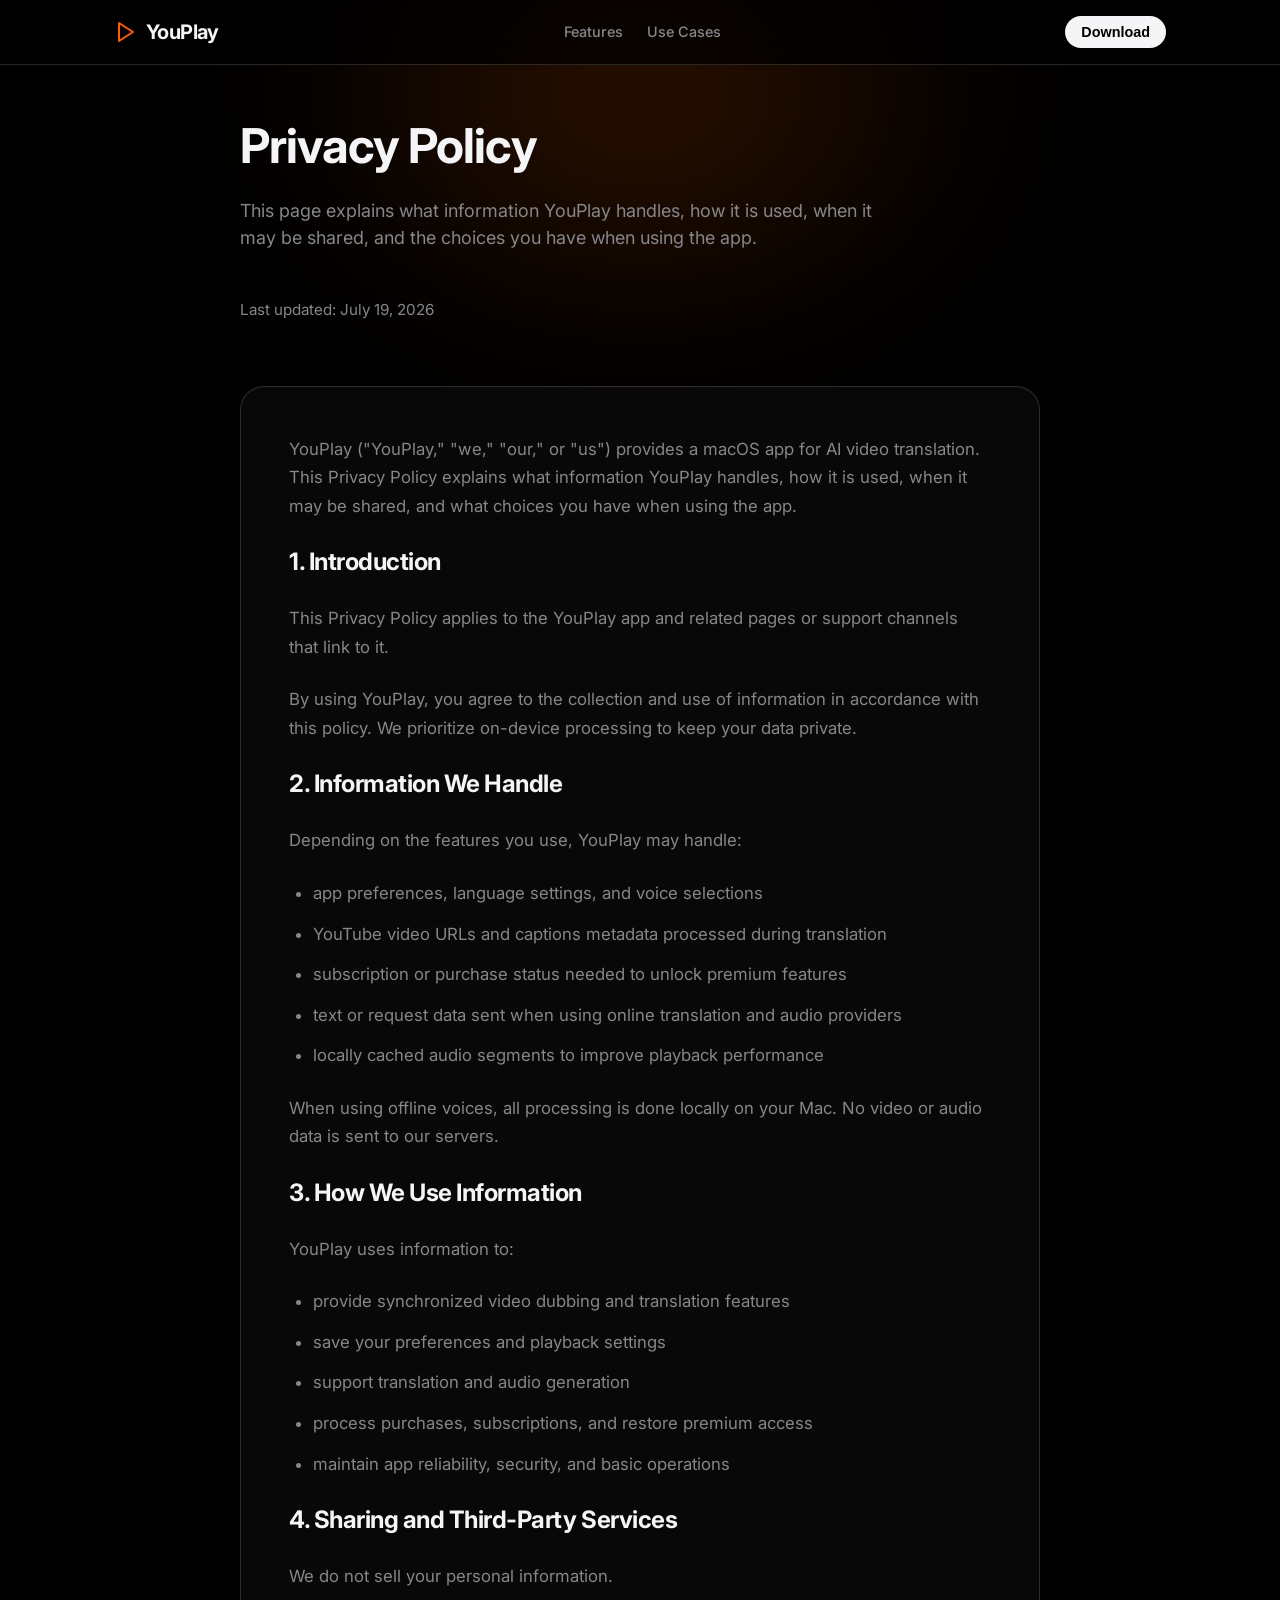
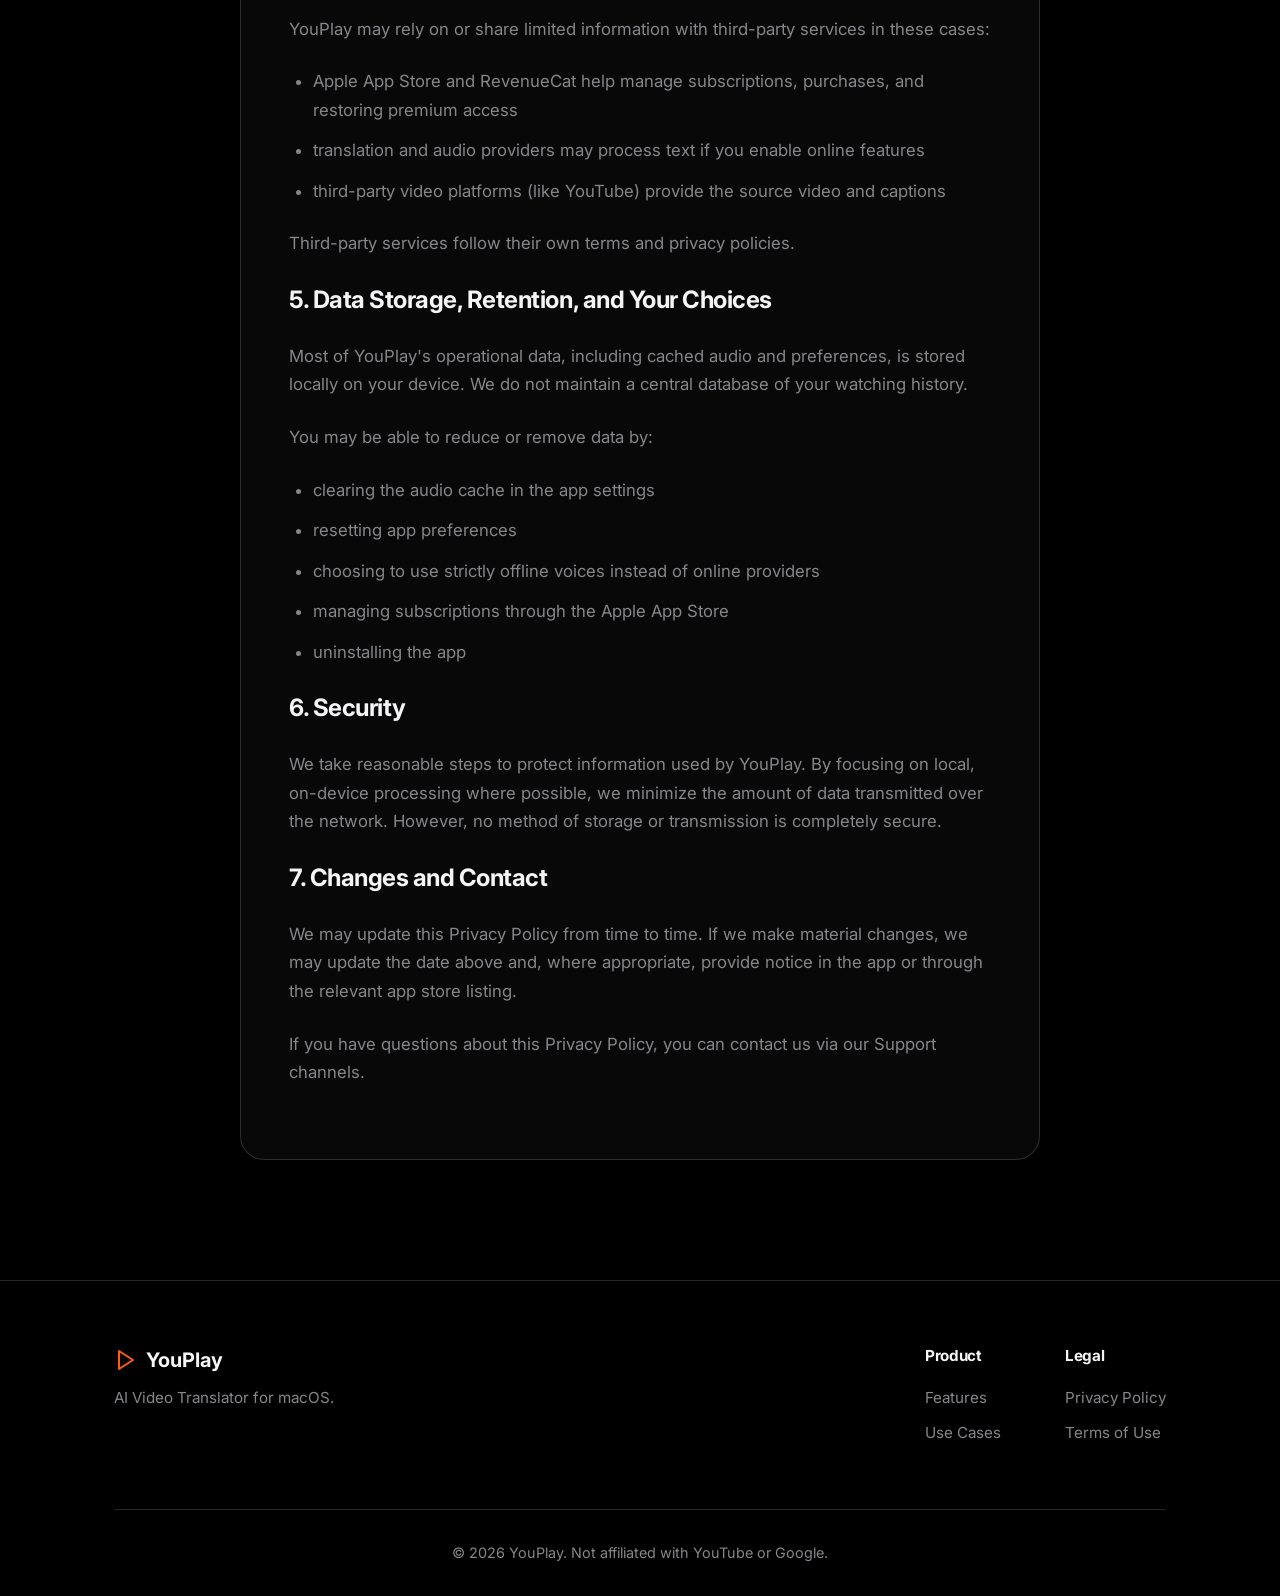
==== privacy/index.html @ 5cadde13 "add youplay page" ====
<!DOCTYPE html>
<html lang="en">
<head>
    <meta charset="UTF-8">
    <meta name="viewport" content="width=device-width, initial-scale=1.0, viewport-fit=cover">
    <title>Privacy Policy - YouPlay</title>
    <meta name="description" content="Read the YouPlay Privacy Policy, including what information the app handles, how it is used, and the choices available to users.">
    
    <link rel="stylesheet" href="../style.css">
    <link href="https://fonts.googleapis.com/css2?family=Inter:wght@400;500;600;700;800&display=swap" rel="stylesheet">
    
    <style>
        .page-legal {
            padding-top: 120px;
        }
        
        .legal-header {
            max-width: 800px;
            margin: 0 auto 64px;
        }
        
        .legal-meta {
            color: var(--foreground-muted);
            margin-top: 16px;
            font-size: 0.95rem;
        }
        
        .legal-content {
            max-width: 800px;
            margin: 0 auto 120px;
            background: var(--card-bg);
            border: 1px solid var(--border);
            border-radius: var(--radius-lg);
            padding: 48px;
        }
        
        .legal-content p, .legal-content ul {
            margin-bottom: 24px;
            color: var(--foreground-muted);
            font-size: 1.05rem;
            line-height: 1.7;
        }
        
        .legal-content h2 {
            font-size: 1.5rem;
            margin: 48px 0 24px;
            color: var(--foreground);
        }
        
        .legal-content h2:first-child {
            margin-top: 0;
        }
        
        .legal-content ul {
            padding-left: 24px;
        }
        
        .legal-content li {
            margin-bottom: 12px;
        }
        
        .legal-content a {
            color: var(--accent);
        }
        
        .legal-content a:hover {
            text-decoration: underline;
        }
        
        @media (max-width: 768px) {
            .legal-content {
                padding: 32px 24px;
            }
        }
    </style>
</head>
<body>
    <!-- Background Glow -->
    <div class="glow-orb"></div>
    
    <header class="header">
        <div class="container nav-container">
            <a href="../" class="logo">
                <svg width="24" height="24" viewBox="0 0 24 24" fill="none" stroke="currentColor" stroke-width="2" stroke-linecap="round" stroke-linejoin="round" class="logo-icon">
                    <polygon points="5 3 19 12 5 21 5 3"></polygon>
                </svg>
                <span>YouPlay</span>
            </a>
            
            <nav class="nav-links">
                <a href="../#features">Features</a>
                <a href="../#use-cases">Use Cases</a>
            </nav>
            
            <button class="nav-cta">Download</button>
        </div>
    </header>

    <main class="page-legal">
        <div class="container">
            <div class="legal-header">
                <h1 class="section-title">Privacy Policy</h1>
                <p class="section-text">
                    This page explains what information YouPlay handles, how it is used, when it may be shared, and the choices you have when using the app.
                </p>
                <p class="legal-meta">Last updated: July 19, 2026</p>
            </div>
            
            <div class="legal-content">
                <p>
                    YouPlay ("YouPlay," "we," "our," or "us") provides a macOS app for AI video translation. This Privacy Policy explains what information YouPlay handles, how it is used, when it may be shared, and what choices you have when using the app.
                </p>

                <section>
                    <h2>1. Introduction</h2>
                    <p>
                        This Privacy Policy applies to the YouPlay app and related pages or support channels that link to it.
                    </p>
                    <p>
                        By using YouPlay, you agree to the collection and use of information in accordance with this policy. We prioritize on-device processing to keep your data private.
                    </p>
                </section>

                <section>
                    <h2>2. Information We Handle</h2>
                    <p>Depending on the features you use, YouPlay may handle:</p>
                    <ul>
                        <li>app preferences, language settings, and voice selections</li>
                        <li>YouTube video URLs and captions metadata processed during translation</li>
                        <li>subscription or purchase status needed to unlock premium features</li>
                        <li>text or request data sent when using online translation and audio providers</li>
                        <li>locally cached audio segments to improve playback performance</li>
                    </ul>
                    <p>When using offline voices, all processing is done locally on your Mac. No video or audio data is sent to our servers.</p>
                </section>

                <section>
                    <h2>3. How We Use Information</h2>
                    <p>YouPlay uses information to:</p>
                    <ul>
                        <li>provide synchronized video dubbing and translation features</li>
                        <li>save your preferences and playback settings</li>
                        <li>support translation and audio generation</li>
                        <li>process purchases, subscriptions, and restore premium access</li>
                        <li>maintain app reliability, security, and basic operations</li>
                    </ul>
                </section>

                <section>
                    <h2>4. Sharing and Third-Party Services</h2>
                    <p>We do not sell your personal information.</p>
                    <p>YouPlay may rely on or share limited information with third-party services in these cases:</p>
                    <ul>
                        <li>Apple App Store and RevenueCat help manage subscriptions, purchases, and restoring premium access</li>
                        <li>translation and audio providers may process text if you enable online features</li>
                        <li>third-party video platforms (like YouTube) provide the source video and captions</li>
                    </ul>
                    <p>Third-party services follow their own terms and privacy policies.</p>
                </section>

                <section>
                    <h2>5. Data Storage, Retention, and Your Choices</h2>
                    <p>
                        Most of YouPlay's operational data, including cached audio and preferences, is stored locally on your device. We do not maintain a central database of your watching history.
                    </p>
                    <p>You may be able to reduce or remove data by:</p>
                    <ul>
                        <li>clearing the audio cache in the app settings</li>
                        <li>resetting app preferences</li>
                        <li>choosing to use strictly offline voices instead of online providers</li>
                        <li>managing subscriptions through the Apple App Store</li>
                        <li>uninstalling the app</li>
                    </ul>
                </section>

                <section>
                    <h2>6. Security</h2>
                    <p>
                        We take reasonable steps to protect information used by YouPlay. By focusing on local, on-device processing where possible, we minimize the amount of data transmitted over the network. However, no method of storage or transmission is completely secure.
                    </p>
                </section>

                <section>
                    <h2>7. Changes and Contact</h2>
                    <p>
                        We may update this Privacy Policy from time to time. If we make material changes, we may update the date above and, where appropriate, provide notice in the app or through the relevant app store listing.
                    </p>
                    <p>
                        If you have questions about this Privacy Policy, you can contact us via our Support channels.
                    </p>
                </section>
            </div>
        </div>
    </main>

    <footer class="footer">
        <div class="container">
            <div class="footer-grid">
                <div class="footer-brand">
                    <a href="../" class="footer-logo">
                        <svg width="24" height="24" viewBox="0 0 24 24" fill="none" stroke="currentColor" stroke-width="2" stroke-linecap="round" stroke-linejoin="round" class="logo-icon">
                            <polygon points="5 3 19 12 5 21 5 3"></polygon>
                        </svg>
                        <span>YouPlay</span>
                    </a>
                    <p class="footer-desc">AI Video Translator for macOS.</p>
                </div>
                
                <div class="footer-links">
                    <div class="footer-col">
                        <h4>Product</h4>
                        <a href="../#features">Features</a>
                        <a href="../#use-cases">Use Cases</a>
                    </div>
                    <div class="footer-col">
                        <h4>Legal</h4>
                        <a href="./">Privacy Policy</a>
                        <a href="../terms/">Terms of Use</a>
                    </div>
                </div>
            </div>
            
            <div class="footer-bottom">
                <p>&copy; 2026 YouPlay. Not affiliated with YouTube or Google.</p>
            </div>
        </div>
    </footer>
</body>
</html>
---- style.css ----
:root {
    /* Colors - Dark Theme Default (Apple Pro Aesthetic) */
    --background: #000000;
    --background-transparent: rgba(0, 0, 0, 0.7);
    --foreground: #f5f5f7;
    --foreground-muted: #86868b;
    --border: rgba(255, 255, 255, 0.15);
    --card-bg: rgba(255, 255, 255, 0.03);
    --card-hover: rgba(255, 255, 255, 0.05);
    
    /* YouPlay Orange */
    --accent: #FF5F00;
    --accent-glow: rgba(255, 95, 0, 0.2);
    --accent-hover: #FF7722;

    /* Metrics */
    --radius-sm: 8px;
    --radius-md: 16px;
    --radius-lg: 24px;
    --font-sans: 'Inter', system-ui, -apple-system, sans-serif;
    --container: 1100px;
}

* {
    box-sizing: border-box;
    margin: 0;
    padding: 0;
}

body {
    font-family: var(--font-sans);
    background-color: var(--background);
    color: var(--foreground);
    line-height: 1.5;
    -webkit-font-smoothing: antialiased;
    overflow-x: hidden;
}

/* Background Glow Orb */
.glow-orb {
    position: absolute;
    top: -20vh;
    left: 50%;
    transform: translateX(-50%);
    width: 60vw;
    height: 60vh;
    background: radial-gradient(ellipse at center, var(--accent-glow) 0%, transparent 70%);
    pointer-events: none;
    z-index: 0;
    filter: blur(80px);
}

.container {
    max-width: var(--container);
    margin: 0 auto;
    padding: 0 24px;
    position: relative;
    z-index: 1;
}

a {
    color: inherit;
    text-decoration: none;
    transition: color 0.2s ease;
}

/* Typography */
h1, h2, h3, h4 {
    letter-spacing: -0.02em;
    font-weight: 700;
}

.section-label {
    display: block;
    color: var(--accent);
    font-family: ui-monospace, SFMono-Regular, Menlo, Monaco, Consolas, monospace;
    font-size: 0.85rem;
    margin-bottom: 16px;
}

.section-title {
    font-size: clamp(2rem, 4vw, 3rem);
    margin-bottom: 24px;
    line-height: 1.1;
}

.section-text {
    font-size: 1.125rem;
    color: var(--foreground-muted);
    max-width: 650px;
    margin-bottom: 48px;
}

/* Header */
.header {
    position: fixed;
    top: 0;
    width: 100%;
    z-index: 100;
    background: var(--background-transparent);
    backdrop-filter: blur(20px);
    -webkit-backdrop-filter: blur(20px);
    border-bottom: 1px solid var(--border);
    padding: 16px 0;
}

.nav-container {
    display: flex;
    justify-content: space-between;
    align-items: center;
}

.logo {
    display: flex;
    align-items: center;
    gap: 8px;
    font-size: 1.25rem;
    font-weight: 700;
    letter-spacing: -0.03em;
}

.logo-icon {
    color: var(--accent);
}

.nav-links {
    display: flex;
    align-items: center;
    gap: 24px;
    font-size: 0.9rem;
    font-weight: 500;
}

.nav-links a {
    color: var(--foreground-muted);
}

.nav-links a:hover {
    color: var(--foreground);
}

.nav-search {
    display: flex;
    align-items: center;
    gap: 8px;
    background: var(--card-bg);
    border: 1px solid var(--border);
    padding: 6px 12px;
    border-radius: var(--radius-sm);
    color: var(--foreground-muted);
    cursor: pointer;
    font-family: inherit;
    font-size: 0.85rem;
    transition: background 0.2s ease;
}

.nav-search:hover {
    background: var(--card-hover);
}

.nav-search-kbd {
    background: rgba(255,255,255,0.1);
    padding: 2px 6px;
    border-radius: 4px;
    font-size: 0.75rem;
    margin-left: 8px;
}

.nav-cta {
    background: var(--foreground);
    color: var(--background);
    border: none;
    padding: 8px 16px;
    border-radius: 999px;
    font-weight: 600;
    font-size: 0.9rem;
    cursor: pointer;
    transition: transform 0.2s ease, opacity 0.2s ease;
}

.nav-cta:hover {
    transform: scale(1.05);
    opacity: 0.9;
}

/* Buttons */
.cta-button {
    display: inline-flex;
    align-items: center;
    gap: 8px;
    padding: 14px 28px;
    border-radius: 999px;
    font-weight: 600;
    font-size: 1rem;
    cursor: pointer;
    transition: all 0.2s ease;
}

.cta-button.primary {
    background: var(--foreground);
    color: var(--background);
}

.cta-button.primary:hover {
    transform: scale(1.05);
}

/* Hero Section */
.hero {
    padding: 160px 0 80px;
    text-align: center;
    display: flex;
    flex-direction: column;
    align-items: center;
}

.app-icon-placeholder {
    margin-bottom: 32px;
}

.app-icon-box {
    width: 80px;
    height: 80px;
    background: linear-gradient(135deg, var(--accent), #ff9040);
    border-radius: 20px;
    display: flex;
    align-items: center;
    justify-content: center;
    font-size: 2rem;
    font-weight: 800;
    color: #fff;
    box-shadow: 0 12px 32px var(--accent-glow);
}

.hero-tagline {
    font-size: clamp(3rem, 6vw, 4.5rem);
    font-weight: 800;
    line-height: 1.05;
    margin-bottom: 24px;
}

.hero-sub {
    font-size: 1.25rem;
    color: var(--foreground-muted);
    max-width: 600px;
    margin: 0 auto 40px;
}

.store-buttons {
    display: flex;
    gap: 16px;
    justify-content: center;
    margin-bottom: 40px;
}

.hero-rating {
    display: flex;
    flex-direction: column;
    align-items: center;
    gap: 8px;
}

.hero-stars {
    display: flex;
    gap: 4px;
}

.hero-rating-text {
    font-size: 0.9rem;
    color: var(--foreground-muted);
}

/* Demo Section */
.demo-section {
    padding: 40px 0 100px;
}

.device-tabs {
    display: flex;
    justify-content: center;
    gap: 8px;
    margin-bottom: 32px;
}

.device-tab {
    background: transparent;
    border: none;
    color: var(--foreground-muted);
    padding: 8px 16px;
    font-size: 1rem;
    font-weight: 500;
    cursor: pointer;
    border-radius: 999px;
    transition: all 0.2s ease;
}

.device-tab.active {
    background: var(--card-bg);
    color: var(--foreground);
    border: 1px solid var(--border);
}

.demo-visual {
    display: flex;
    flex-direction: column;
    align-items: center;
}

.mac-mockup {
    width: 100%;
    max-width: 900px;
    aspect-ratio: 16/9;
    background: var(--card-bg);
    border: 1px solid var(--border);
    border-radius: var(--radius-lg);
    overflow: hidden;
    margin-bottom: 24px;
    display: flex;
    align-items: center;
    justify-content: center;
    box-shadow: 0 24px 64px rgba(0,0,0,0.5);
}

.video-placeholder {
    text-align: center;
    color: var(--foreground-muted);
}

.demo-caption {
    font-size: 0.9rem;
    color: var(--foreground-muted);
}

/* Generic Section */
.section {
    padding: 100px 0;
    border-top: 1px solid var(--border);
}

/* Features Grid */
.features-grid {
    display: grid;
    grid-template-columns: repeat(auto-fit, minmax(300px, 1fr));
    gap: 24px;
}

.feature-card {
    background: var(--card-bg);
    border: 1px solid var(--border);
    border-radius: var(--radius-md);
    padding: 32px;
    display: flex;
    flex-direction: column;
    transition: background 0.3s ease;
}

.feature-card:hover {
    background: var(--card-hover);
}

.feature-header {
    display: flex;
    align-items: center;
    gap: 12px;
    margin-bottom: 16px;
}

.feature-icon {
    color: var(--accent);
}

.feature-title {
    font-size: 1.25rem;
}

.feature-desc {
    color: var(--foreground-muted);
    margin-bottom: 32px;
    flex-grow: 1;
}

.feature-media-placeholder {
    width: 100%;
    height: 180px;
    background: rgba(0,0,0,0.3);
    border: 1px dashed var(--border);
    border-radius: var(--radius-sm);
    display: flex;
    align-items: center;
    justify-content: center;
    color: var(--foreground-muted);
    font-size: 0.9rem;
}

/* Carousel Section */
.carousel-header {
    display: flex;
    justify-content: space-between;
    align-items: center;
    margin-bottom: 32px;
}

.carousel-count {
    color: var(--foreground-muted);
}

.carousel-count strong {
    color: var(--foreground);
}

.carousel-controls {
    display: flex;
    gap: 8px;
}

.carousel-btn {
    background: var(--card-bg);
    border: 1px solid var(--border);
    color: var(--foreground);
    width: 40px;
    height: 40px;
    border-radius: 50%;
    display: flex;
    align-items: center;
    justify-content: center;
    cursor: pointer;
    transition: background 0.2s ease;
}

.carousel-btn:hover {
    background: var(--card-hover);
}

.carousel-track {
    display: flex;
    gap: 24px;
    overflow-x: auto;
    padding-bottom: 24px;
    scroll-snap-type: x mandatory;
    scrollbar-width: none; /* Firefox */
}

.carousel-track::-webkit-scrollbar {
    display: none; /* Chrome/Safari */
}

.carousel-card {
    min-width: 300px;
    background: var(--card-bg);
    border: 1px solid var(--border);
    border-radius: var(--radius-md);
    padding: 24px;
    scroll-snap-align: start;
}

.carousel-card-image.placeholder {
    width: 100%;
    height: 150px;
    background: rgba(0,0,0,0.3);
    border: 1px dashed var(--border);
    border-radius: var(--radius-sm);
    display: flex;
    align-items: center;
    justify-content: center;
    color: var(--foreground-muted);
    margin-bottom: 24px;
}

.carousel-card-title {
    font-size: 1.1rem;
    margin-bottom: 8px;
}

.carousel-card-desc {
    color: var(--foreground-muted);
    font-size: 0.95rem;
}

/* Testimonials */
.testimonials-grid {
    display: grid;
    grid-template-columns: repeat(auto-fit, minmax(300px, 1fr));
    gap: 24px;
}

.testimonial {
    background: var(--card-bg);
    border: 1px solid var(--border);
    border-radius: var(--radius-md);
    padding: 32px;
}

.testimonial-author {
    display: flex;
    align-items: center;
    gap: 16px;
    margin-bottom: 20px;
}

.testimonial-avatar.placeholder {
    width: 48px;
    height: 48px;
    border-radius: 50%;
    background: var(--border);
}

.testimonial-author-text {
    display: flex;
    flex-direction: column;
}

.testimonial-name {
    font-weight: 600;
}

.testimonial-handle {
    color: var(--foreground-muted);
    font-size: 0.9rem;
}

.testimonial-body {
    font-size: 1rem;
    color: var(--foreground);
}

/* Footer */
.footer {
    border-top: 1px solid var(--border);
    padding: 64px 0 32px;
    background: #000;
}

.footer-grid {
    display: flex;
    justify-content: space-between;
    flex-wrap: wrap;
    gap: 64px;
    margin-bottom: 64px;
}

.footer-brand {
    max-width: 300px;
}

.footer-logo {
    display: flex;
    align-items: center;
    gap: 8px;
    font-size: 1.25rem;
    font-weight: 700;
    margin-bottom: 12px;
}

.footer-desc {
    color: var(--foreground-muted);
    font-size: 0.95rem;
}

.footer-links {
    display: flex;
    gap: 64px;
    flex-wrap: wrap;
}

.footer-col {
    display: flex;
    flex-direction: column;
    gap: 12px;
}

.footer-col h4 {
    color: var(--foreground);
    margin-bottom: 8px;
    font-size: 0.95rem;
}

.footer-col a {
    color: var(--foreground-muted);
    font-size: 0.95rem;
}

.footer-col a:hover {
    color: var(--foreground);
}

.footer-bottom {
    border-top: 1px solid var(--border);
    padding-top: 32px;
    text-align: center;
    color: var(--foreground-muted);
    font-size: 0.9rem;
}

/* Responsive */
@media (max-width: 768px) {
    .nav-links {
        display: none;
    }
    .hero-tagline {
        font-size: 2.5rem;
    }
    .footer-grid {
        flex-direction: column;
        gap: 48px;
    }
}
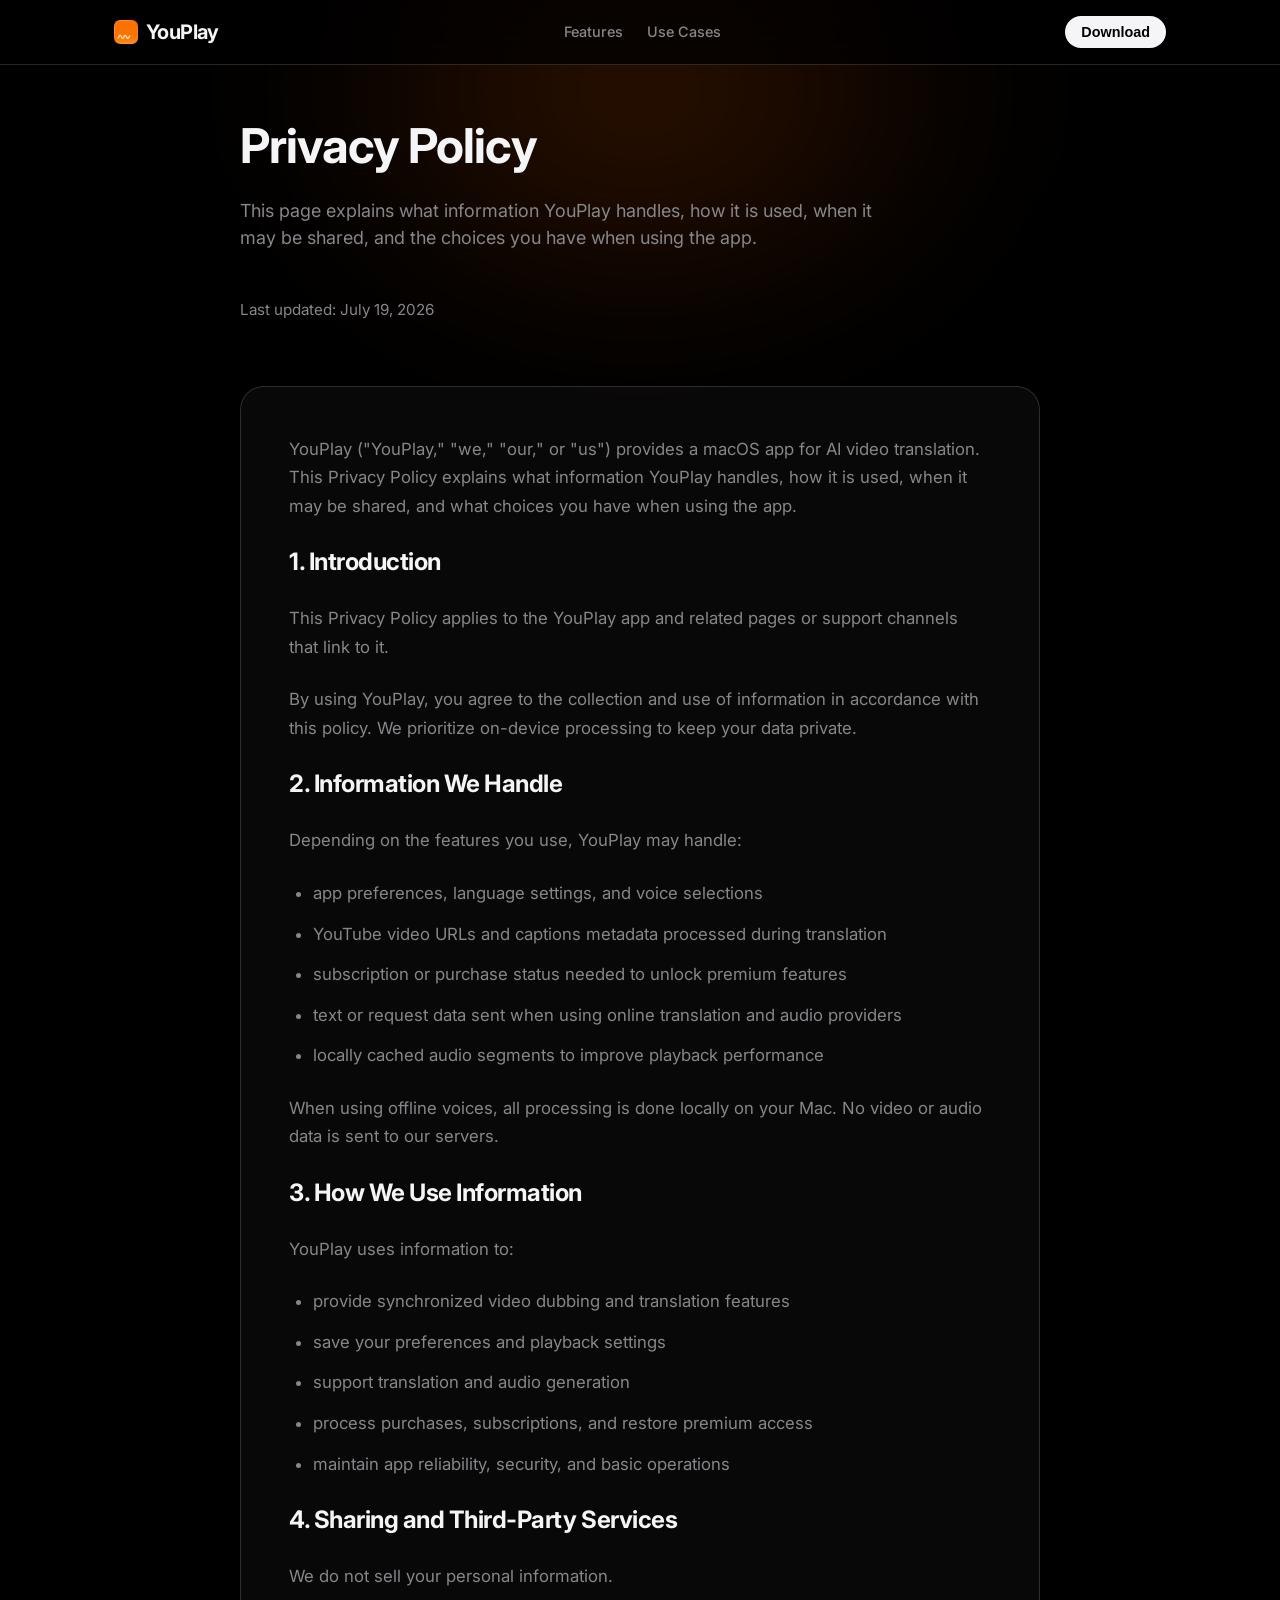
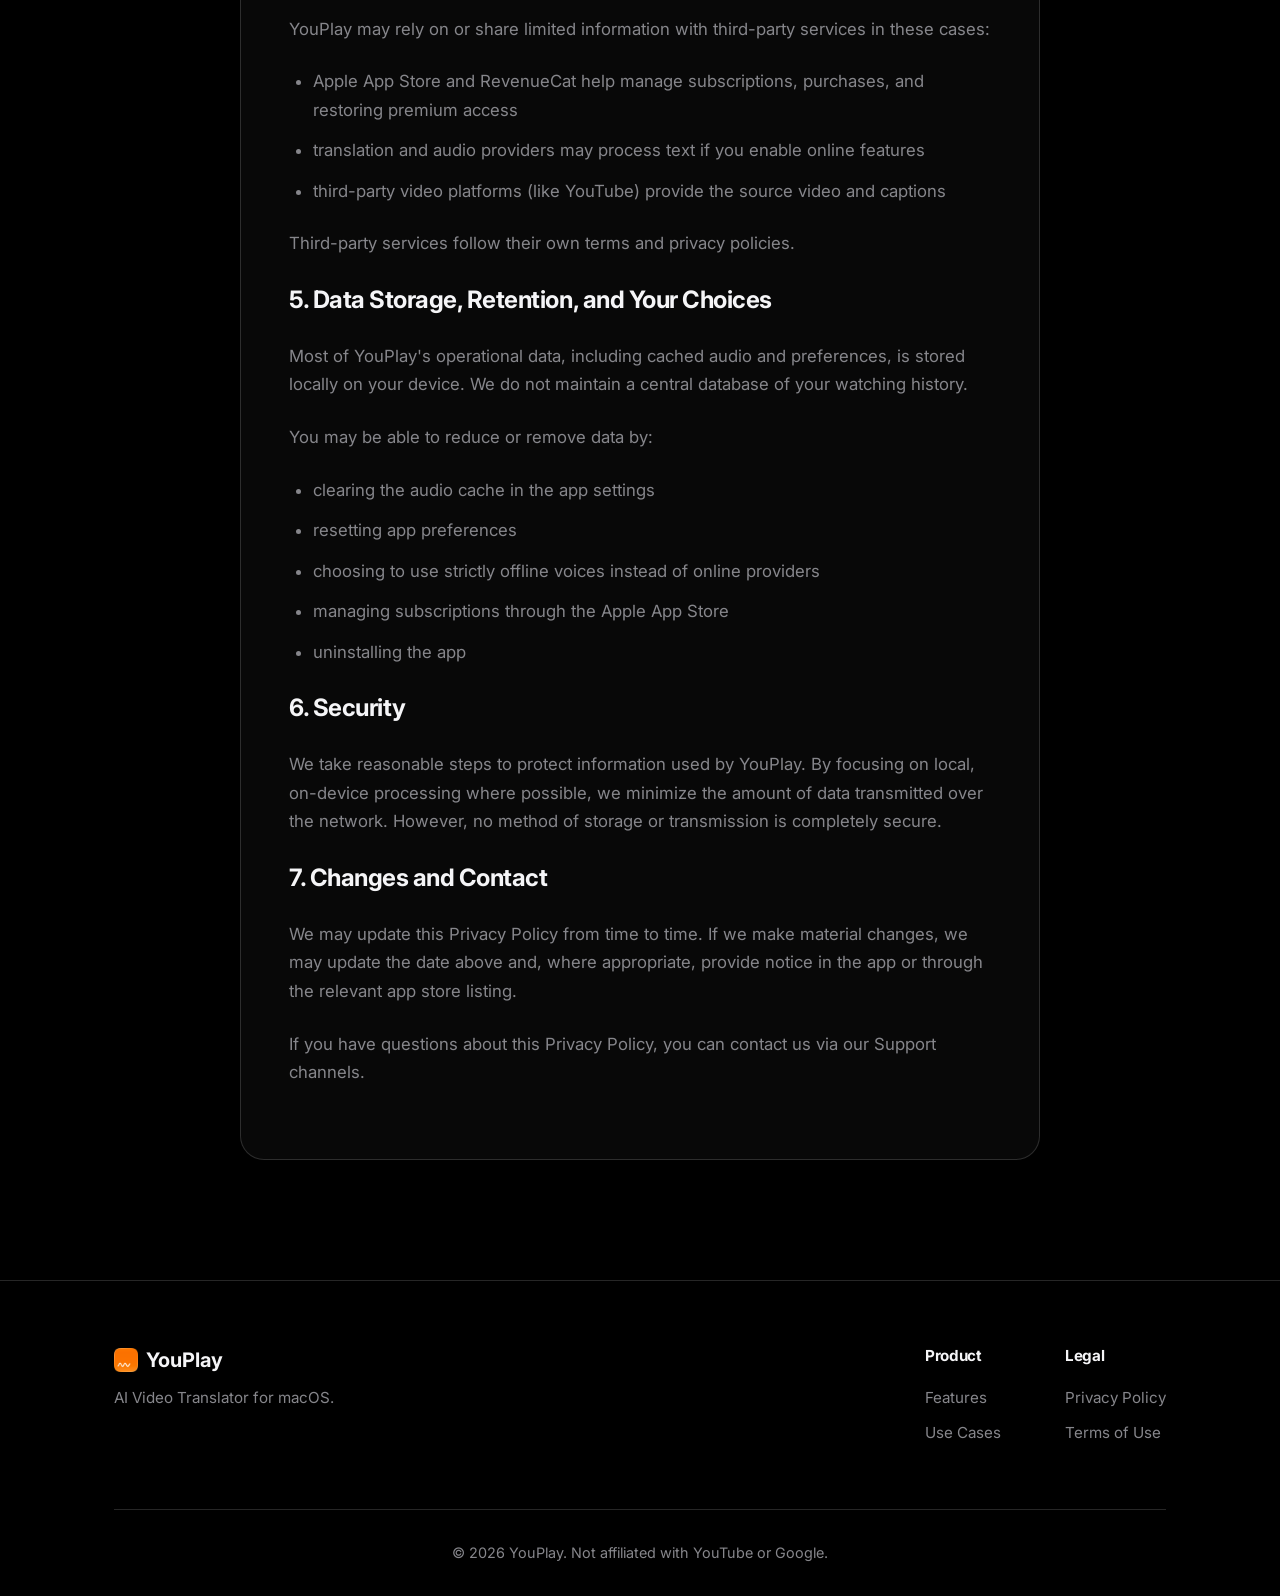
==== commit acf05e60: "update" ====
--- a/privacy/index.html
+++ b/privacy/index.html
@@ -80,16 +80,14 @@
     
     <header class="header">
         <div class="container nav-container">
-            <a href="../" class="logo">
-                <svg width="24" height="24" viewBox="0 0 24 24" fill="none" stroke="currentColor" stroke-width="2" stroke-linecap="round" stroke-linejoin="round" class="logo-icon">
-                    <polygon points="5 3 19 12 5 21 5 3"></polygon>
-                </svg>
+            <a href="../index.html" class="logo">
+                <img src="../assets/marketing/YouPlay-Logo.png" alt="YouPlay Logo" class="logo-icon" width="24" height="24">
                 <span>YouPlay</span>
             </a>
             
             <nav class="nav-links">
-                <a href="../#features">Features</a>
-                <a href="../#use-cases">Use Cases</a>
+                <a href="../index.html#features">Features</a>
+                <a href="../index.html#use-cases">Use Cases</a>
             </nav>
             
             <button class="nav-cta">Download</button>
@@ -197,10 +195,8 @@
         <div class="container">
             <div class="footer-grid">
                 <div class="footer-brand">
-                    <a href="../" class="footer-logo">
-                        <svg width="24" height="24" viewBox="0 0 24 24" fill="none" stroke="currentColor" stroke-width="2" stroke-linecap="round" stroke-linejoin="round" class="logo-icon">
-                            <polygon points="5 3 19 12 5 21 5 3"></polygon>
-                        </svg>
+                    <a href="../index.html" class="footer-logo">
+                        <img src="../assets/marketing/YouPlay-Logo.png" alt="YouPlay Logo" class="logo-icon" width="24" height="24">
                         <span>YouPlay</span>
                     </a>
                     <p class="footer-desc">AI Video Translator for macOS.</p>
@@ -209,13 +205,13 @@
                 <div class="footer-links">
                     <div class="footer-col">
                         <h4>Product</h4>
-                        <a href="../#features">Features</a>
-                        <a href="../#use-cases">Use Cases</a>
+                        <a href="../index.html#features">Features</a>
+                        <a href="../index.html#use-cases">Use Cases</a>
                     </div>
                     <div class="footer-col">
                         <h4>Legal</h4>
-                        <a href="./">Privacy Policy</a>
-                        <a href="../terms/">Terms of Use</a>
+                        <a href="index.html">Privacy Policy</a>
+                        <a href="../terms/index.html">Terms of Use</a>
                     </div>
                 </div>
             </div>
--- a/style.css
+++ b/style.css
@@ -218,18 +218,14 @@
     margin-bottom: 32px;
 }
 
-.app-icon-box {
-    width: 80px;
-    height: 80px;
-    background: linear-gradient(135deg, var(--accent), #ff9040);
-    border-radius: 20px;
-    display: flex;
-    align-items: center;
-    justify-content: center;
-    font-size: 2rem;
-    font-weight: 800;
-    color: #fff;
-    box-shadow: 0 12px 32px var(--accent-glow);
+.app-icon-image {
+    width: 120px;
+    height: 120px;
+    border-radius: 28px;
+    box-shadow: 0 16px 40px var(--accent-glow);
+    display: block;
+    margin: 0 auto;
+    object-fit: cover;
 }
 
 .hero-tagline {
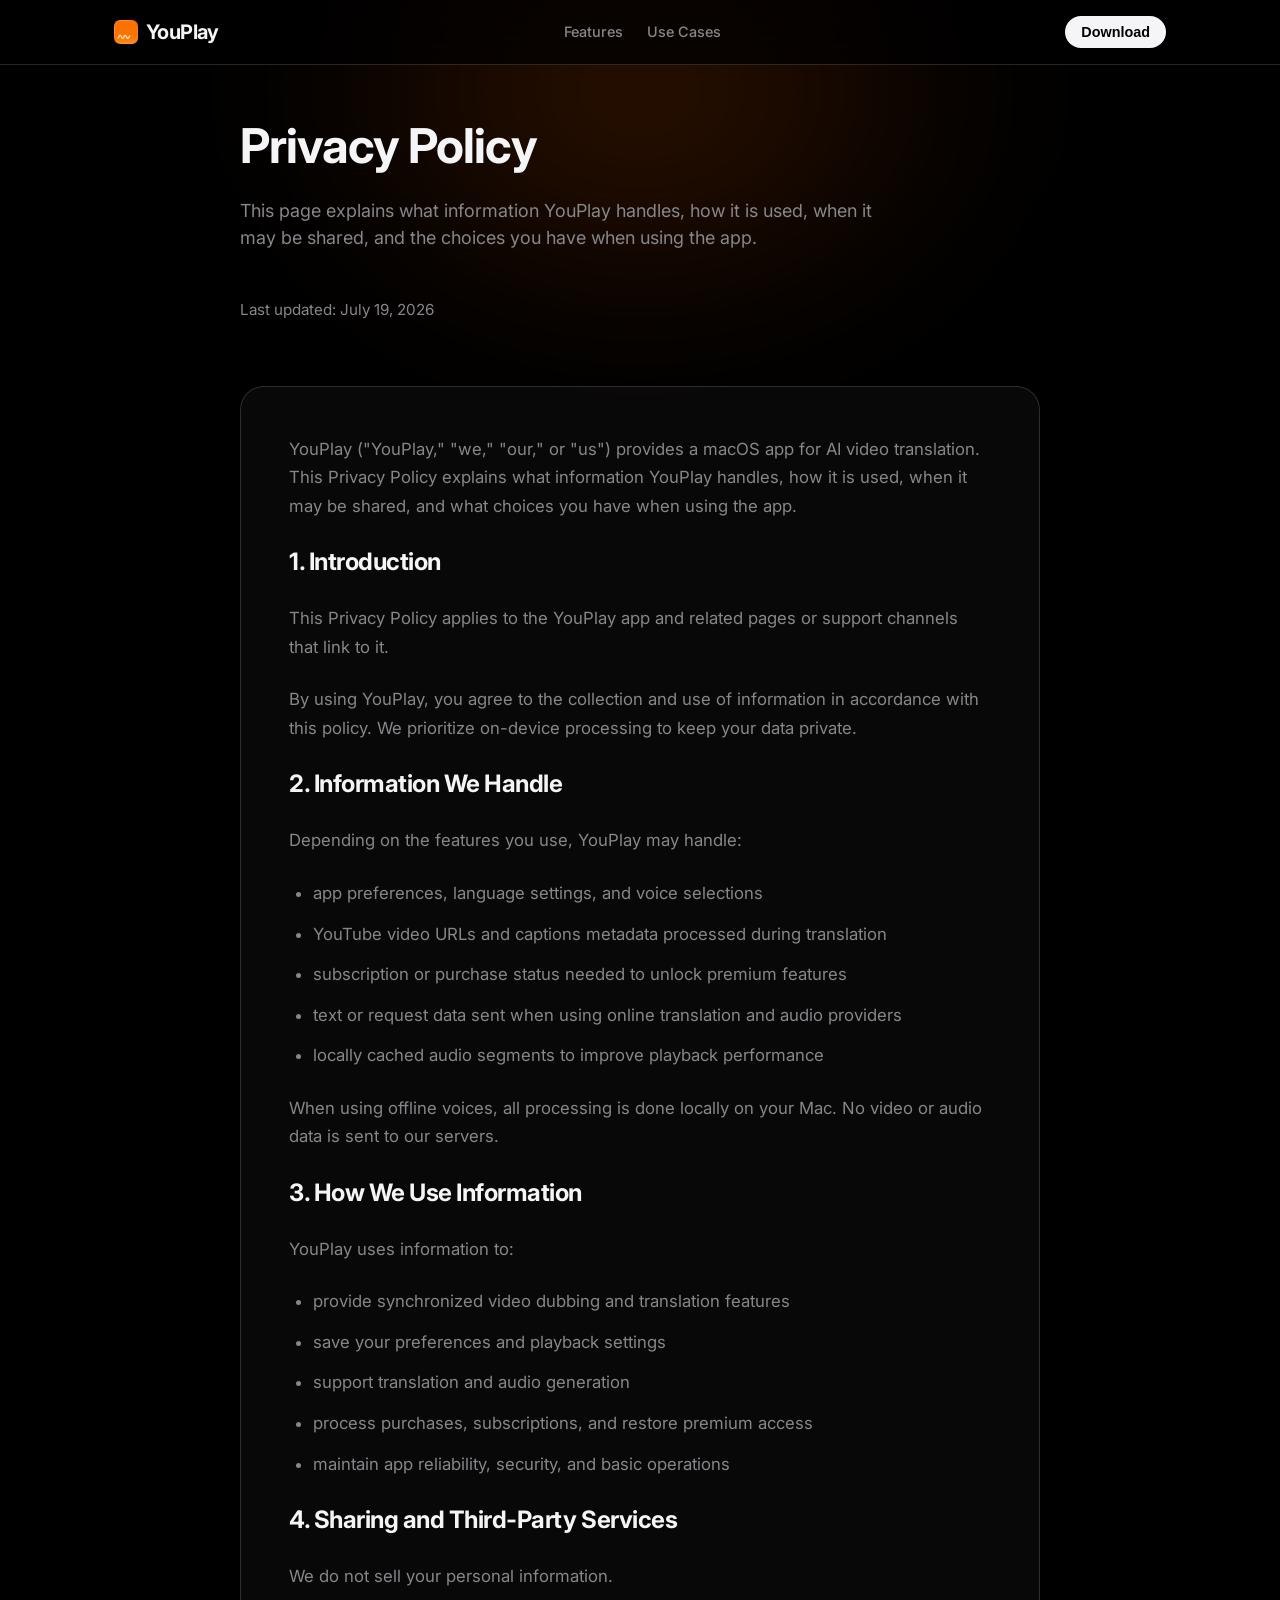
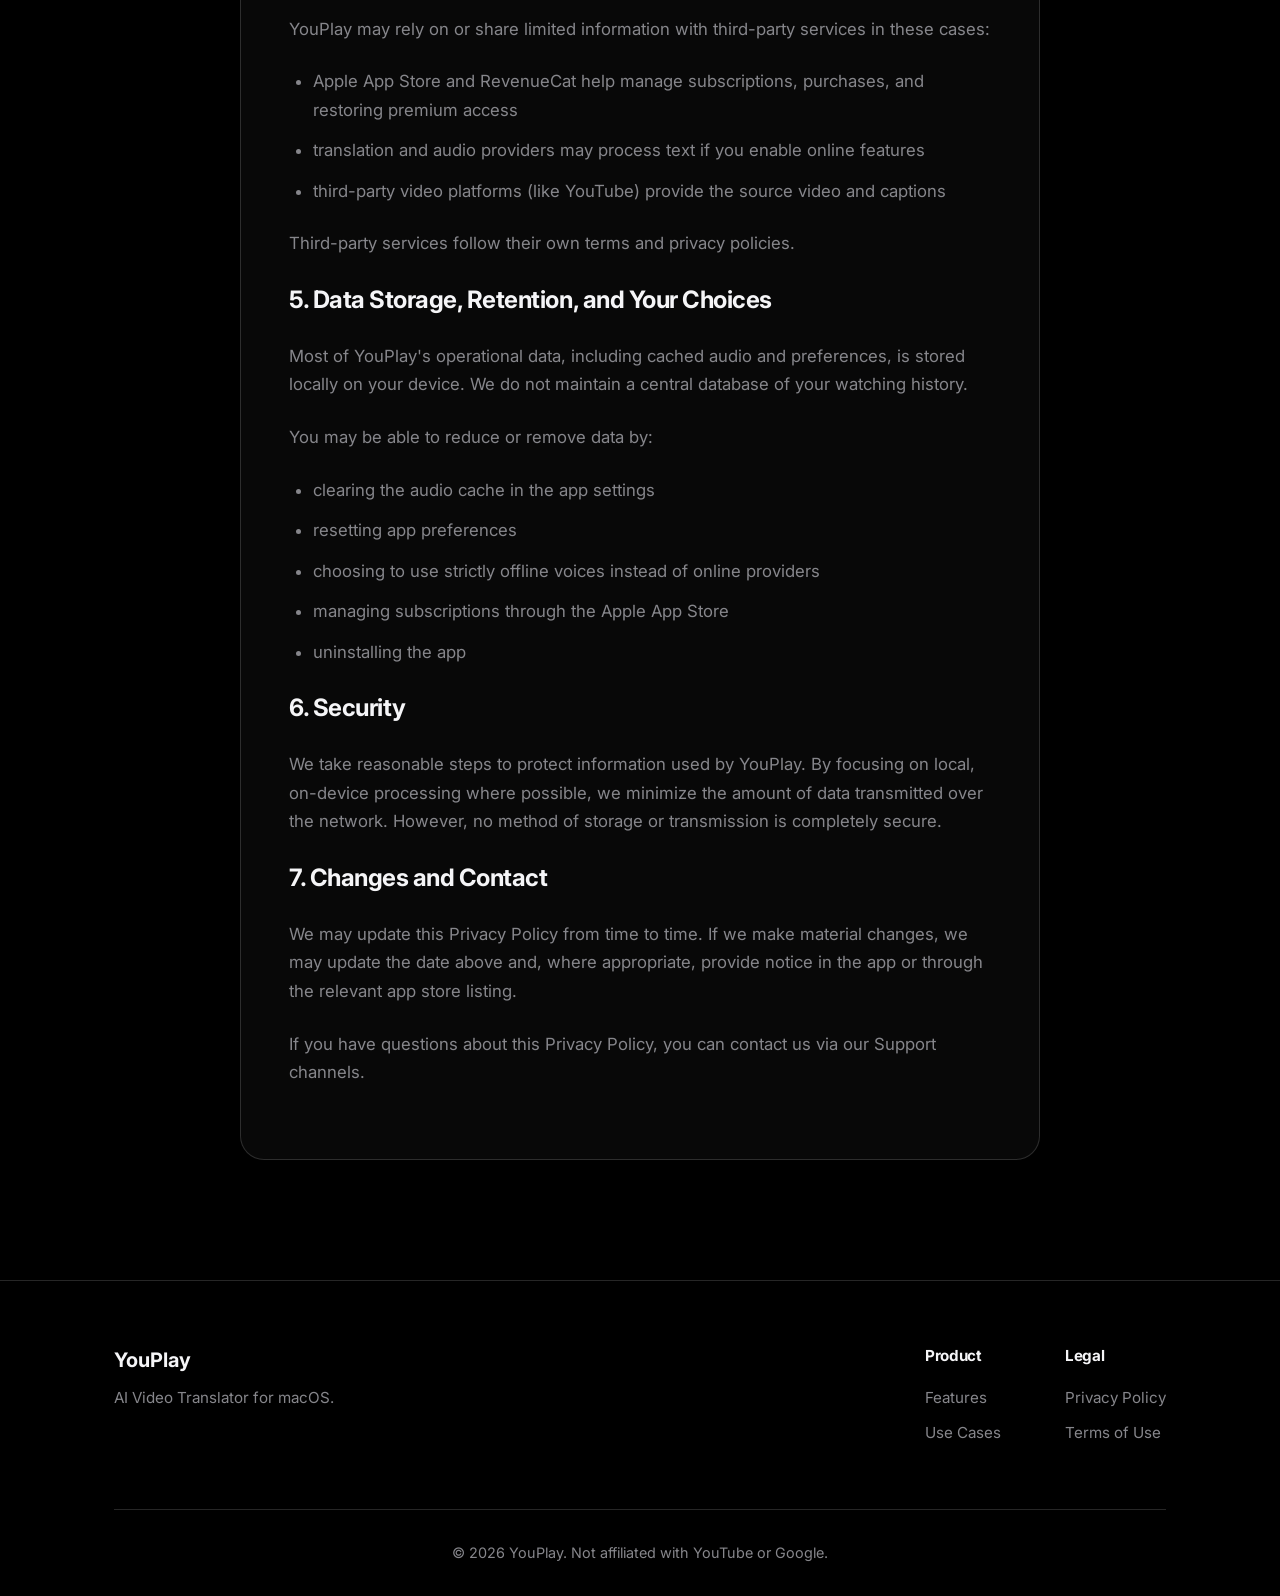
==== commit 522dfbfd: "update" ====
--- a/privacy/index.html
+++ b/privacy/index.html
@@ -196,7 +196,6 @@
             <div class="footer-grid">
                 <div class="footer-brand">
                     <a href="../index.html" class="footer-logo">
-                        <img src="../assets/marketing/YouPlay-Logo.png" alt="YouPlay Logo" class="logo-icon" width="24" height="24">
                         <span>YouPlay</span>
                     </a>
                     <p class="footer-desc">AI Video Translator for macOS.</p>
--- a/style.css
+++ b/style.css
@@ -305,7 +305,6 @@
 .mac-mockup {
     width: 100%;
     max-width: 900px;
-    aspect-ratio: 16/9;
     background: var(--card-bg);
     border: 1px solid var(--border);
     border-radius: var(--radius-lg);
@@ -320,6 +319,12 @@
 .video-placeholder {
     text-align: center;
     color: var(--foreground-muted);
+}
+
+.demo-screenshot {
+    width: 100%;
+    height: auto;
+    display: block;
 }
 
 .demo-caption {
@@ -386,6 +391,14 @@
     justify-content: center;
     color: var(--foreground-muted);
     font-size: 0.9rem;
+}
+
+.feature-screenshot {
+    width: 100%;
+    height: auto;
+    border-radius: var(--radius-sm);
+    display: block;
+    margin-top: auto;
 }
 
 /* Carousel Section */
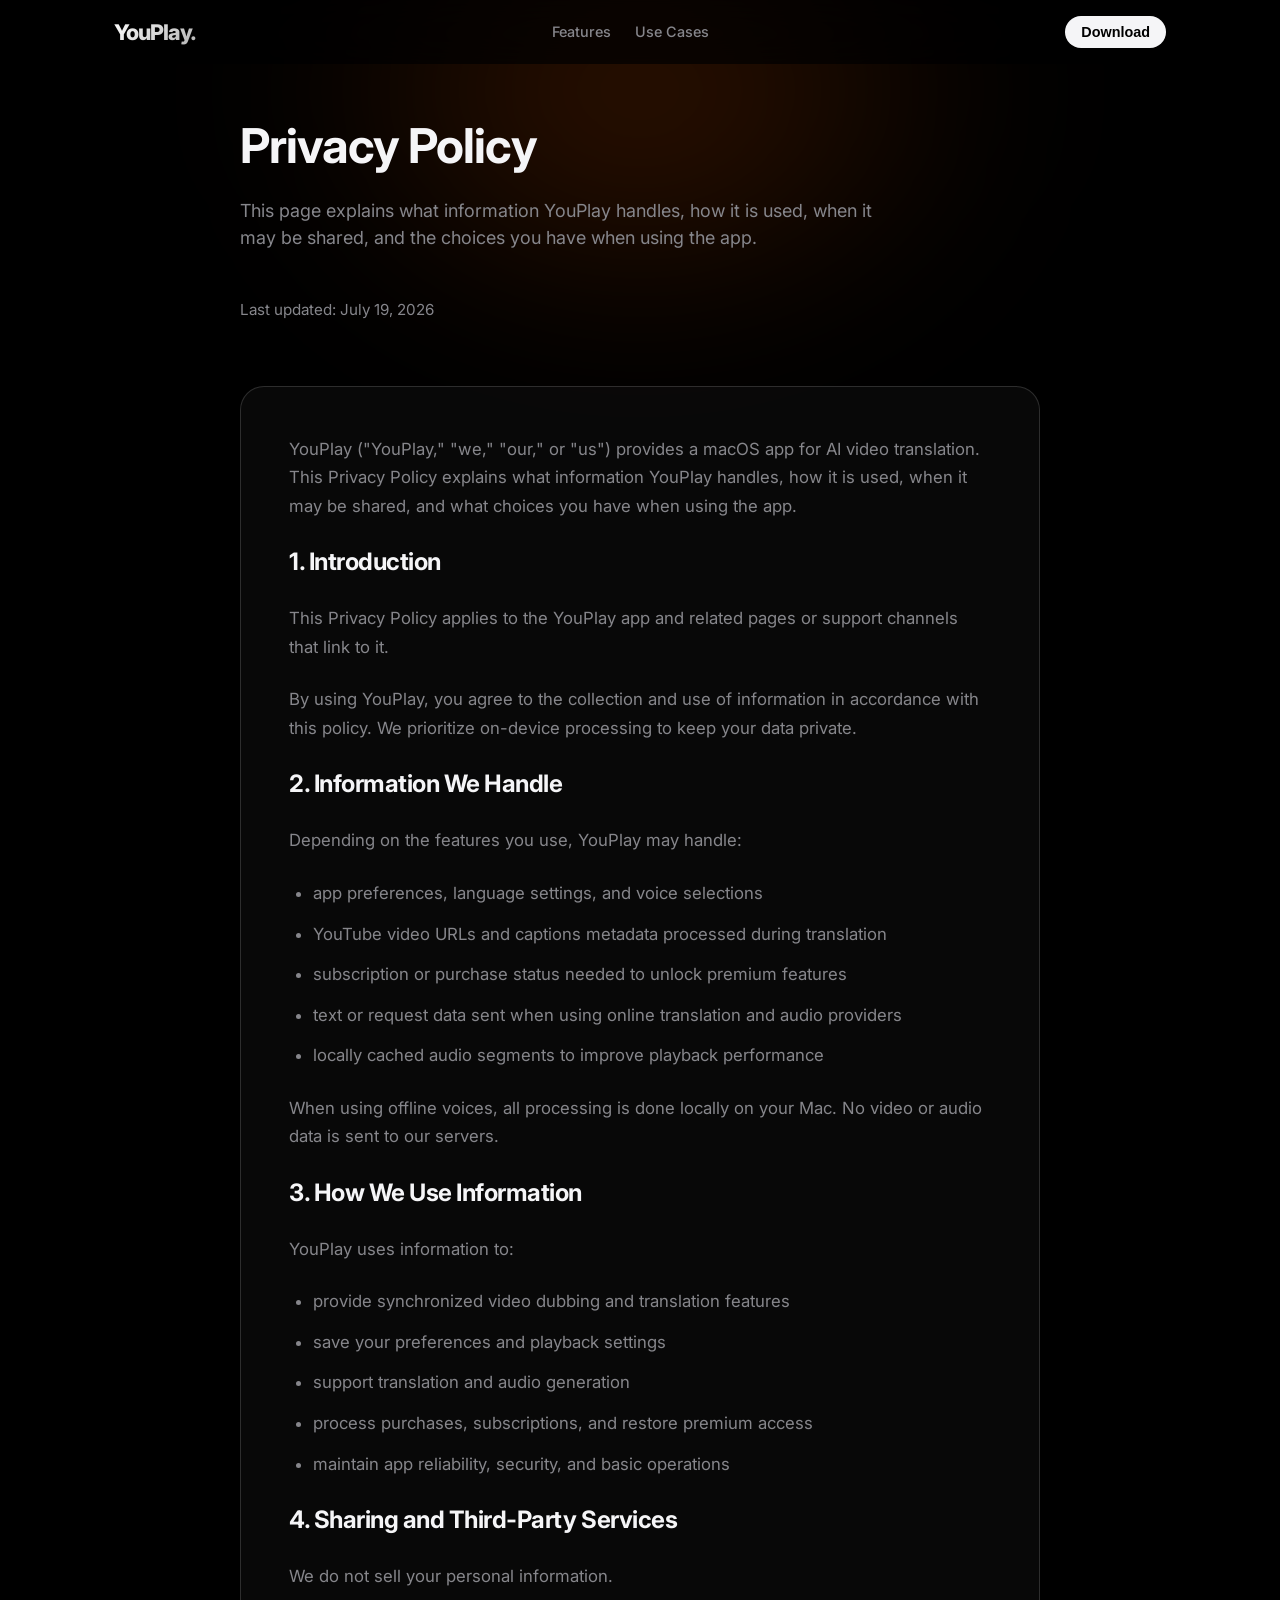
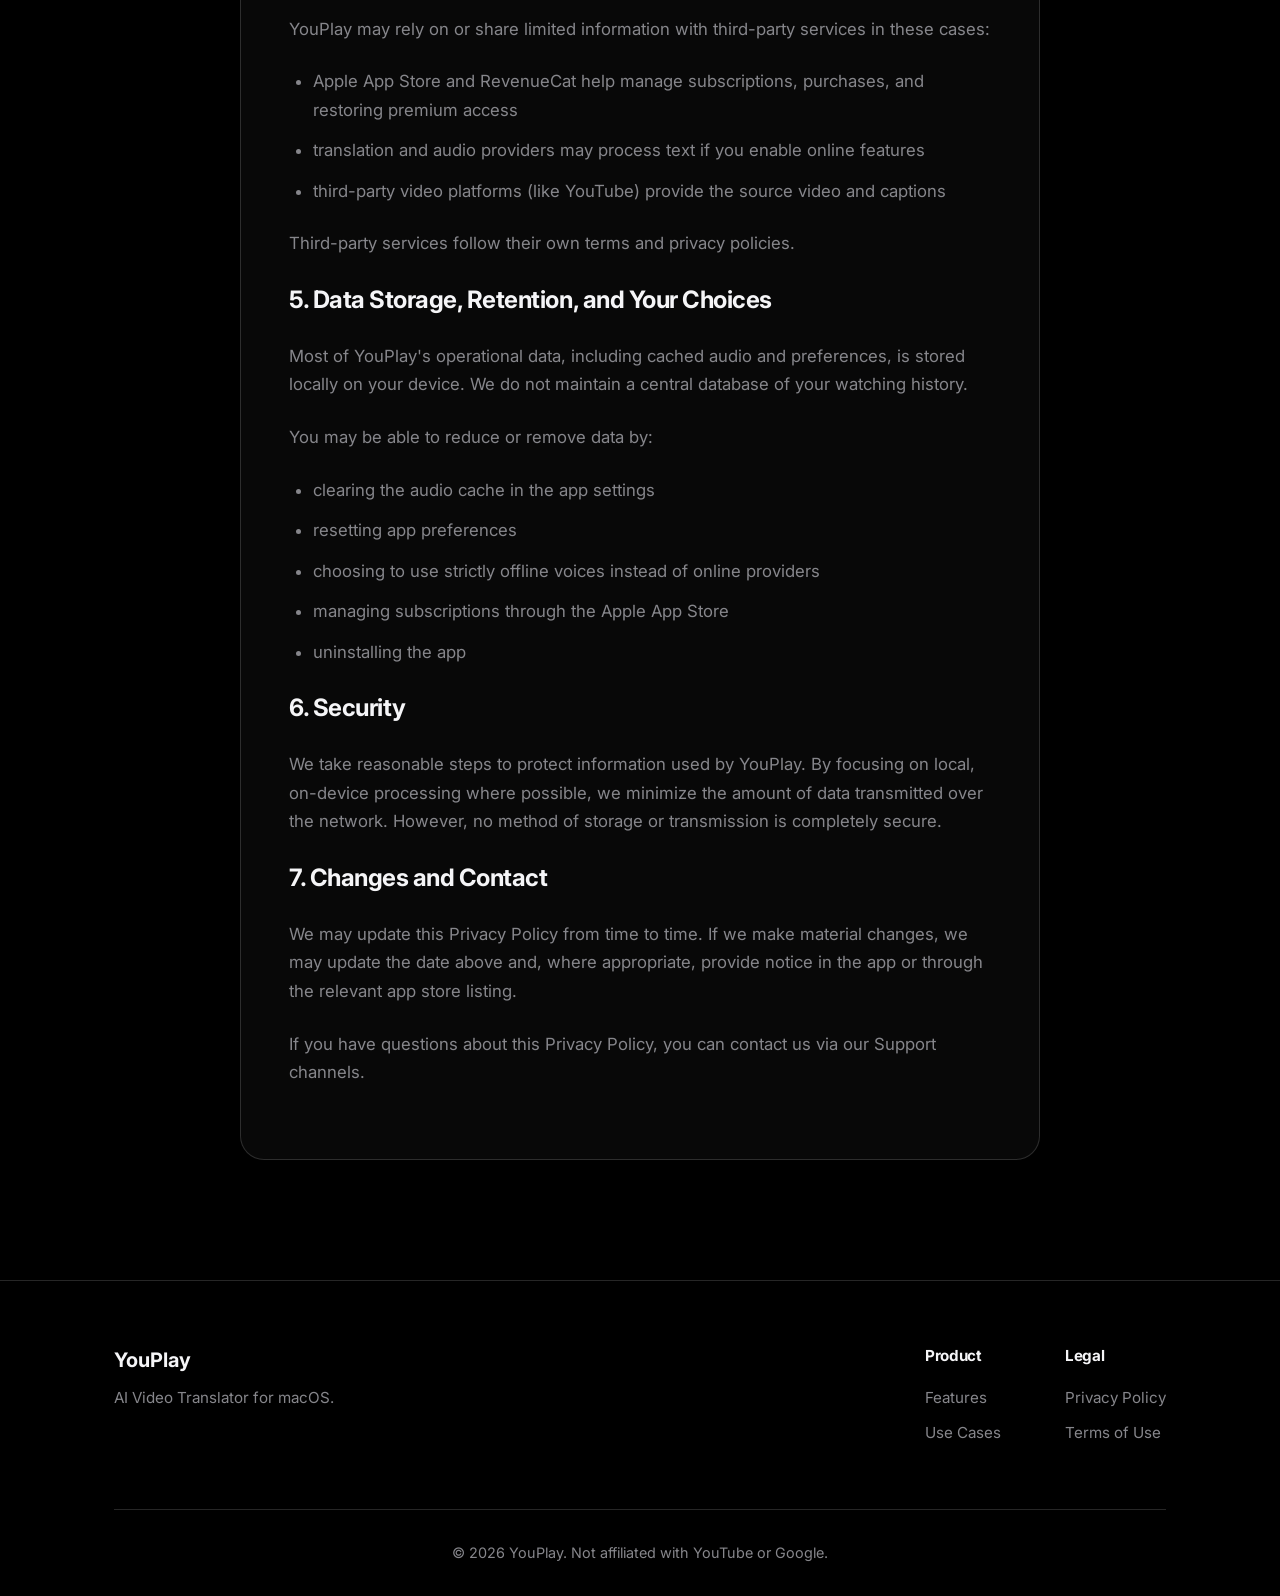
==== commit dc12b243: "update" ====
--- a/privacy/index.html
+++ b/privacy/index.html
@@ -5,6 +5,7 @@
     <meta name="viewport" content="width=device-width, initial-scale=1.0, viewport-fit=cover">
     <title>Privacy Policy - YouPlay</title>
     <meta name="description" content="Read the YouPlay Privacy Policy, including what information the app handles, how it is used, and the choices available to users.">
+    <link rel="icon" type="image/png" href="../assets/marketing/YouPlay-Logo.png">
     
     <link rel="stylesheet" href="../style.css">
     <link href="https://fonts.googleapis.com/css2?family=Inter:wght@400;500;600;700;800&display=swap" rel="stylesheet">
@@ -81,8 +82,7 @@
     <header class="header">
         <div class="container nav-container">
             <a href="../index.html" class="logo">
-                <img src="../assets/marketing/YouPlay-Logo.png" alt="YouPlay Logo" class="logo-icon" width="24" height="24">
-                <span>YouPlay</span>
+                <span class="logo-text">YouPlay.</span>
             </a>
             
             <nav class="nav-links">
--- a/style.css
+++ b/style.css
@@ -71,11 +71,18 @@
 }
 
 .section-label {
-    display: block;
-    color: var(--accent);
+    display: inline-block;
+    color: var(--foreground-muted);
     font-family: ui-monospace, SFMono-Regular, Menlo, Monaco, Consolas, monospace;
-    font-size: 0.85rem;
-    margin-bottom: 16px;
+    font-size: 0.75rem;
+    text-transform: uppercase;
+    letter-spacing: 0.1em;
+    margin-bottom: 24px;
+    padding: 6px 12px;
+    background: rgba(255, 255, 255, 0.03);
+    border: 1px solid rgba(255, 255, 255, 0.08);
+    border-radius: 6px;
+    box-shadow: inset 0 1px 0 rgba(255, 255, 255, 0.05);
 }
 
 .section-title {
@@ -100,7 +107,6 @@
     background: var(--background-transparent);
     backdrop-filter: blur(20px);
     -webkit-backdrop-filter: blur(20px);
-    border-bottom: 1px solid var(--border);
     padding: 16px 0;
 }
 
@@ -113,14 +119,16 @@
 .logo {
     display: flex;
     align-items: center;
-    gap: 8px;
-    font-size: 1.25rem;
-    font-weight: 700;
-    letter-spacing: -0.03em;
-}
-
-.logo-icon {
-    color: var(--accent);
+    font-size: 1.35rem;
+    font-weight: 800;
+    letter-spacing: -0.05em;
+    color: var(--foreground);
+}
+
+.logo-text {
+    background: linear-gradient(135deg, #fff 0%, rgba(255,255,255,0.7) 100%);
+    -webkit-background-clip: text;
+    -webkit-text-fill-color: transparent;
 }
 
 .nav-links {
@@ -233,6 +241,10 @@
     font-weight: 800;
     line-height: 1.05;
     margin-bottom: 24px;
+    letter-spacing: -0.04em;
+    background: linear-gradient(135deg, #ffffff 30%, #a1a1aa 100%);
+    -webkit-background-clip: text;
+    -webkit-text-fill-color: transparent;
 }
 
 .hero-sub {
@@ -266,34 +278,138 @@
     color: var(--foreground-muted);
 }
 
+/* Hero Slider (CSS Snap) */
+.hero-slider-container {
+    margin-top: 48px;
+    max-width: 1000px;
+    margin-left: auto;
+    margin-right: auto;
+    padding: 0 24px;
+    position: relative;
+}
+.hero-slider-track {
+    display: flex;
+    overflow-x: auto;
+    scroll-snap-type: x mandatory;
+    scroll-behavior: smooth;
+    -ms-overflow-style: none; /* IE and Edge */
+    scrollbar-width: none; /* Firefox */
+    border-radius: 12px;
+    box-shadow: 0 24px 80px rgba(0,0,0,0.4), 0 0 0 1px rgba(255,255,255,0.05);
+}
+.hero-slider-track::-webkit-scrollbar {
+    display: none;
+}
+.hero-slide {
+    flex: 0 0 100%;
+    scroll-snap-align: center;
+}
+.hero-slide img {
+    width: 100%;
+    height: auto;
+    aspect-ratio: 16/10;
+    object-fit: cover;
+    object-position: top;
+    display: block;
+}
+.hero-slider-dots {
+    display: flex;
+    justify-content: center;
+    gap: 12px;
+    margin-top: 24px;
+}
+.slider-dot {
+    width: 8px;
+    height: 8px;
+    border-radius: 50%;
+    background: rgba(255, 255, 255, 0.2);
+    border: none;
+    cursor: pointer;
+    padding: 0;
+    transition: background 0.3s ease, transform 0.3s ease;
+}
+.slider-dot:hover {
+    background: rgba(255, 255, 255, 0.4);
+}
+.slider-dot.active {
+    background: var(--accent);
+    transform: scale(1.2);
+}
+
+/* Use Case Tags */
+.use-case-tag {
+    background: rgba(255, 255, 255, 0.05);
+    padding: 10px 20px;
+    border-radius: 30px;
+    font-size: 0.95rem;
+    font-weight: 500;
+    color: var(--foreground-muted);
+    transition: all 0.3s ease;
+    cursor: default;
+}
+.use-case-tag:hover {
+    color: var(--foreground);
+    background: rgba(255, 255, 255, 0.1);
+    transform: translateY(-2px);
+}
+
 /* Demo Section */
 .demo-section {
     padding: 40px 0 100px;
 }
 
-.device-tabs {
-    display: flex;
-    justify-content: center;
+.tech-specs-container {
+    display: flex;
+    flex-direction: column;
+    align-items: center;
     gap: 8px;
     margin-bottom: 32px;
 }
 
-.device-tab {
-    background: transparent;
-    border: none;
-    color: var(--foreground-muted);
-    padding: 8px 16px;
-    font-size: 1rem;
+.tech-spec-label {
+    font-family: ui-monospace, SFMono-Regular, Menlo, Monaco, Consolas, monospace;
+    font-size: 0.75rem;
+    color: var(--foreground-muted);
+    text-transform: uppercase;
+    letter-spacing: 0.05em;
+    opacity: 0.6;
+}
+
+.tech-specs {
+    display: flex;
+    justify-content: center;
+    align-items: center;
+    flex-wrap: wrap;
+    gap: 8px;
+}
+
+.tech-badge {
+    background: rgba(255, 255, 255, 0.03);
+    border: 1px solid rgba(255, 255, 255, 0.08);
+    color: var(--foreground-muted);
+    padding: 6px 12px;
+    font-family: ui-monospace, SFMono-Regular, Menlo, Monaco, Consolas, monospace;
+    font-size: 0.75rem;
     font-weight: 500;
-    cursor: pointer;
-    border-radius: 999px;
+    border-radius: 6px;
+    display: inline-flex;
+    align-items: center;
+    gap: 6px;
+    text-transform: uppercase;
+    letter-spacing: 0.05em;
     transition: all 0.2s ease;
-}
-
-.device-tab.active {
-    background: var(--card-bg);
-    color: var(--foreground);
-    border: 1px solid var(--border);
+    box-shadow: inset 0 1px 0 rgba(255, 255, 255, 0.05);
+}
+
+.tech-badge:hover {
+    color: var(--foreground);
+    background: rgba(255, 255, 255, 0.05);
+    border-color: rgba(255, 255, 255, 0.15);
+}
+
+.tech-badge svg {
+    color: var(--accent);
+    opacity: 0.8;
 }
 
 .demo-visual {
@@ -335,39 +451,52 @@
 /* Generic Section */
 .section {
     padding: 100px 0;
-    border-top: 1px solid var(--border);
 }
 
 /* Features Grid */
 .features-grid {
     display: grid;
-    grid-template-columns: repeat(auto-fit, minmax(300px, 1fr));
+    grid-template-columns: 1fr;
     gap: 24px;
 }
+@media (min-width: 768px) {
+    .features-grid {
+        grid-template-columns: repeat(2, 1fr);
+    }
+}
 
 .feature-card {
-    background: var(--card-bg);
-    border: 1px solid var(--border);
-    border-radius: var(--radius-md);
+    background: rgba(255, 255, 255, 0.02);
+    border: 1px solid rgba(255, 255, 255, 0.05);
+    border-radius: 16px;
     padding: 32px;
     display: flex;
     flex-direction: column;
-    transition: background 0.3s ease;
+    transition: all 0.4s cubic-bezier(0.16, 1, 0.3, 1);
+    box-shadow: inset 0 1px 0 rgba(255, 255, 255, 0.05);
 }
 
 .feature-card:hover {
-    background: var(--card-hover);
+    background: rgba(255, 255, 255, 0.04);
+    border-color: rgba(255, 255, 255, 0.1);
+    transform: translateY(-4px);
+    box-shadow: inset 0 1px 0 rgba(255, 255, 255, 0.05), 0 12px 40px rgba(0, 0, 0, 0.4);
 }
 
 .feature-header {
     display: flex;
-    align-items: center;
-    gap: 12px;
-    margin-bottom: 16px;
-}
-
-.feature-icon {
+    flex-direction: column;
+    align-items: flex-start;
+    gap: 8px;
+    margin-bottom: 12px;
+}
+
+.feature-index {
+    font-family: ui-monospace, SFMono-Regular, Menlo, Monaco, Consolas, monospace;
+    font-size: 0.85rem;
     color: var(--accent);
+    letter-spacing: 0.05em;
+    font-weight: 600;
 }
 
 .feature-title {
@@ -455,24 +584,28 @@
 
 .carousel-card {
     min-width: 300px;
-    background: var(--card-bg);
-    border: 1px solid var(--border);
-    border-radius: var(--radius-md);
+    background: rgba(255, 255, 255, 0.02);
+    border: 1px solid rgba(255, 255, 255, 0.05);
+    border-radius: 16px;
     padding: 24px;
     scroll-snap-align: start;
-}
-
-.carousel-card-image.placeholder {
+    transition: all 0.4s cubic-bezier(0.16, 1, 0.3, 1);
+    box-shadow: inset 0 1px 0 rgba(255, 255, 255, 0.05);
+}
+
+.carousel-card:hover {
+    background: rgba(255, 255, 255, 0.04);
+    border-color: rgba(255, 255, 255, 0.1);
+    transform: translateY(-2px);
+}
+
+.carousel-card-image {
     width: 100%;
-    height: 150px;
-    background: rgba(0,0,0,0.3);
-    border: 1px dashed var(--border);
+    height: 160px;
+    object-fit: cover;
     border-radius: var(--radius-sm);
-    display: flex;
-    align-items: center;
-    justify-content: center;
-    color: var(--foreground-muted);
     margin-bottom: 24px;
+    border: 1px solid rgba(255, 255, 255, 0.05);
 }
 
 .carousel-card-title {
@@ -493,10 +626,19 @@
 }
 
 .testimonial {
-    background: var(--card-bg);
-    border: 1px solid var(--border);
-    border-radius: var(--radius-md);
+    background: rgba(255, 255, 255, 0.02);
+    border: 1px solid rgba(255, 255, 255, 0.05);
+    border-radius: 16px;
     padding: 32px;
+    transition: all 0.4s cubic-bezier(0.16, 1, 0.3, 1);
+    box-shadow: inset 0 1px 0 rgba(255, 255, 255, 0.05);
+}
+
+.testimonial:hover {
+    background: rgba(255, 255, 255, 0.04);
+    border-color: rgba(255, 255, 255, 0.1);
+    transform: translateY(-4px);
+    box-shadow: inset 0 1px 0 rgba(255, 255, 255, 0.05), 0 12px 40px rgba(0, 0, 0, 0.4);
 }
 
 .testimonial-author {
@@ -600,7 +742,165 @@
     font-size: 0.9rem;
 }
 
-/* Responsive */
+/* Scrollytelling Section */
+.scrollytelling-track {
+    height: 300vh;
+    position: relative;
+    --scroll: 0;
+}
+
+.scrollytelling-sticky {
+    position: sticky;
+    top: 10vh;
+    height: 80vh;
+    display: flex;
+    flex-direction: column;
+    align-items: center;
+    justify-content: center;
+}
+
+.story-mockup {
+    width: 100%;
+    max-width: 900px;
+    aspect-ratio: 16/9;
+    background: #000;
+    overflow: hidden;
+    position: relative;
+}
+
+.story-video-bg {
+    width: 100%;
+    height: 100%;
+    object-fit: cover;
+    display: block;
+    transform: scale(calc(1 + clamp(0, (var(--scroll) - 0.8) * 5, 1) * 0.05));
+    transition: transform 0.1s linear;
+}
+
+.story-audio-glow {
+    position: absolute;
+    top: 0; left: 0; right: 0; bottom: 0;
+    box-shadow: inset 0 0 100px var(--accent-glow);
+    pointer-events: none;
+    opacity: calc(clamp(0, (var(--scroll) - 0.6) * 5, 1));
+    animation: pulse-glow 2s infinite alternate;
+}
+
+@keyframes pulse-glow {
+    from { box-shadow: inset 0 0 50px var(--accent-glow); }
+    to { box-shadow: inset 0 0 120px var(--accent-glow); }
+}
+
+.story-subtitles {
+    position: absolute;
+    bottom: 40px;
+    left: 0;
+    right: 0;
+    display: flex;
+    justify-content: center;
+}
+
+.sub-zh, .sub-en {
+    position: absolute;
+    bottom: 0;
+    background: rgba(0, 0, 0, 0.6);
+    color: white;
+    padding: 8px 16px;
+    border-radius: 8px;
+    font-size: 1.25rem;
+    font-weight: 500;
+    backdrop-filter: blur(4px);
+    text-shadow: 0 2px 4px rgba(0,0,0,0.5);
+    white-space: nowrap;
+}
+
+.sub-zh {
+    opacity: calc(1 - clamp(0, (var(--scroll) - 0.4) * 5, 1));
+}
+
+.sub-en {
+    opacity: calc(clamp(0, (var(--scroll) - 0.6) * 5, 1));
+    color: #ffd1b3;
+}
+
+.story-dynamic-island {
+    position: absolute;
+    top: 16px;
+    left: 50%;
+    transform: translateX(-50%);
+    background: #000;
+    border-radius: 999px;
+    height: 40px;
+    width: calc(210px + clamp(0, (var(--scroll) - 0.4) * 5, 1) * 70px);
+    display: flex;
+    align-items: center;
+    justify-content: center;
+    overflow: hidden;
+    margin-top: calc(-60px + clamp(0, (var(--scroll) - 0.1) * 10, 1) * 60px);
+    box-shadow: 0 10px 30px rgba(0,0,0,0.5), inset 0 0 0 1px rgba(255,255,255,0.1);
+    color: white;
+}
+
+.island-content {
+    display: flex;
+    align-items: center;
+    width: 100%;
+    position: relative;
+}
+
+.island-icon {
+    color: var(--accent);
+    position: absolute;
+    left: 16px;
+}
+
+.island-text-processing {
+    font-family: ui-monospace, SFMono-Regular, monospace;
+    font-size: 0.85rem;
+    color: var(--foreground-muted);
+    opacity: calc(1 - clamp(0, (var(--scroll) - 0.4) * 5, 1));
+    position: absolute;
+    left: 42px;
+    white-space: nowrap;
+}
+
+.island-text-playing {
+    font-family: ui-monospace, SFMono-Regular, monospace;
+    font-size: 0.85rem;
+    color: var(--foreground);
+    opacity: calc(clamp(0, (var(--scroll) - 0.6) * 5, 1));
+    position: absolute;
+    left: 42px;
+    white-space: nowrap;
+}
+
+.island-waveform {
+    display: flex;
+    align-items: center;
+    gap: 3px;
+    height: 16px;
+    position: absolute;
+    right: 16px;
+    opacity: calc(clamp(0, (var(--scroll) - 0.6) * 5, 1));
+}
+
+.island-waveform .bar {
+    width: 3px;
+    background: var(--accent);
+    border-radius: 999px;
+    animation: wave 1s ease-in-out infinite;
+}
+
+.island-waveform .bar:nth-child(1) { height: 40%; animation-delay: 0s; }
+.island-waveform .bar:nth-child(2) { height: 80%; animation-delay: 0.2s; }
+.island-waveform .bar:nth-child(3) { height: 100%; animation-delay: 0.4s; }
+.island-waveform .bar:nth-child(4) { height: 60%; animation-delay: 0.6s; }
+
+@keyframes wave {
+    0%, 100% { transform: scaleY(0.5); }
+    50% { transform: scaleY(1); }
+}
+
 @media (max-width: 768px) {
     .nav-links {
         display: none;
@@ -612,4 +912,24 @@
         flex-direction: column;
         gap: 48px;
     }
-}
+    .scrollytelling-sticky {
+        top: 20vh;
+        height: 60vh;
+    }
+    .sub-zh, .sub-en {
+        font-size: 0.9rem;
+    }
+}
+
+/* Scroll Reveal Animations */
+.reveal {
+    opacity: 0;
+    transform: translateY(40px);
+    transition: opacity 0.8s cubic-bezier(0.16, 1, 0.3, 1), transform 0.8s cubic-bezier(0.16, 1, 0.3, 1);
+    will-change: opacity, transform;
+}
+
+.reveal.active {
+    opacity: 1;
+    transform: translateY(0);
+}
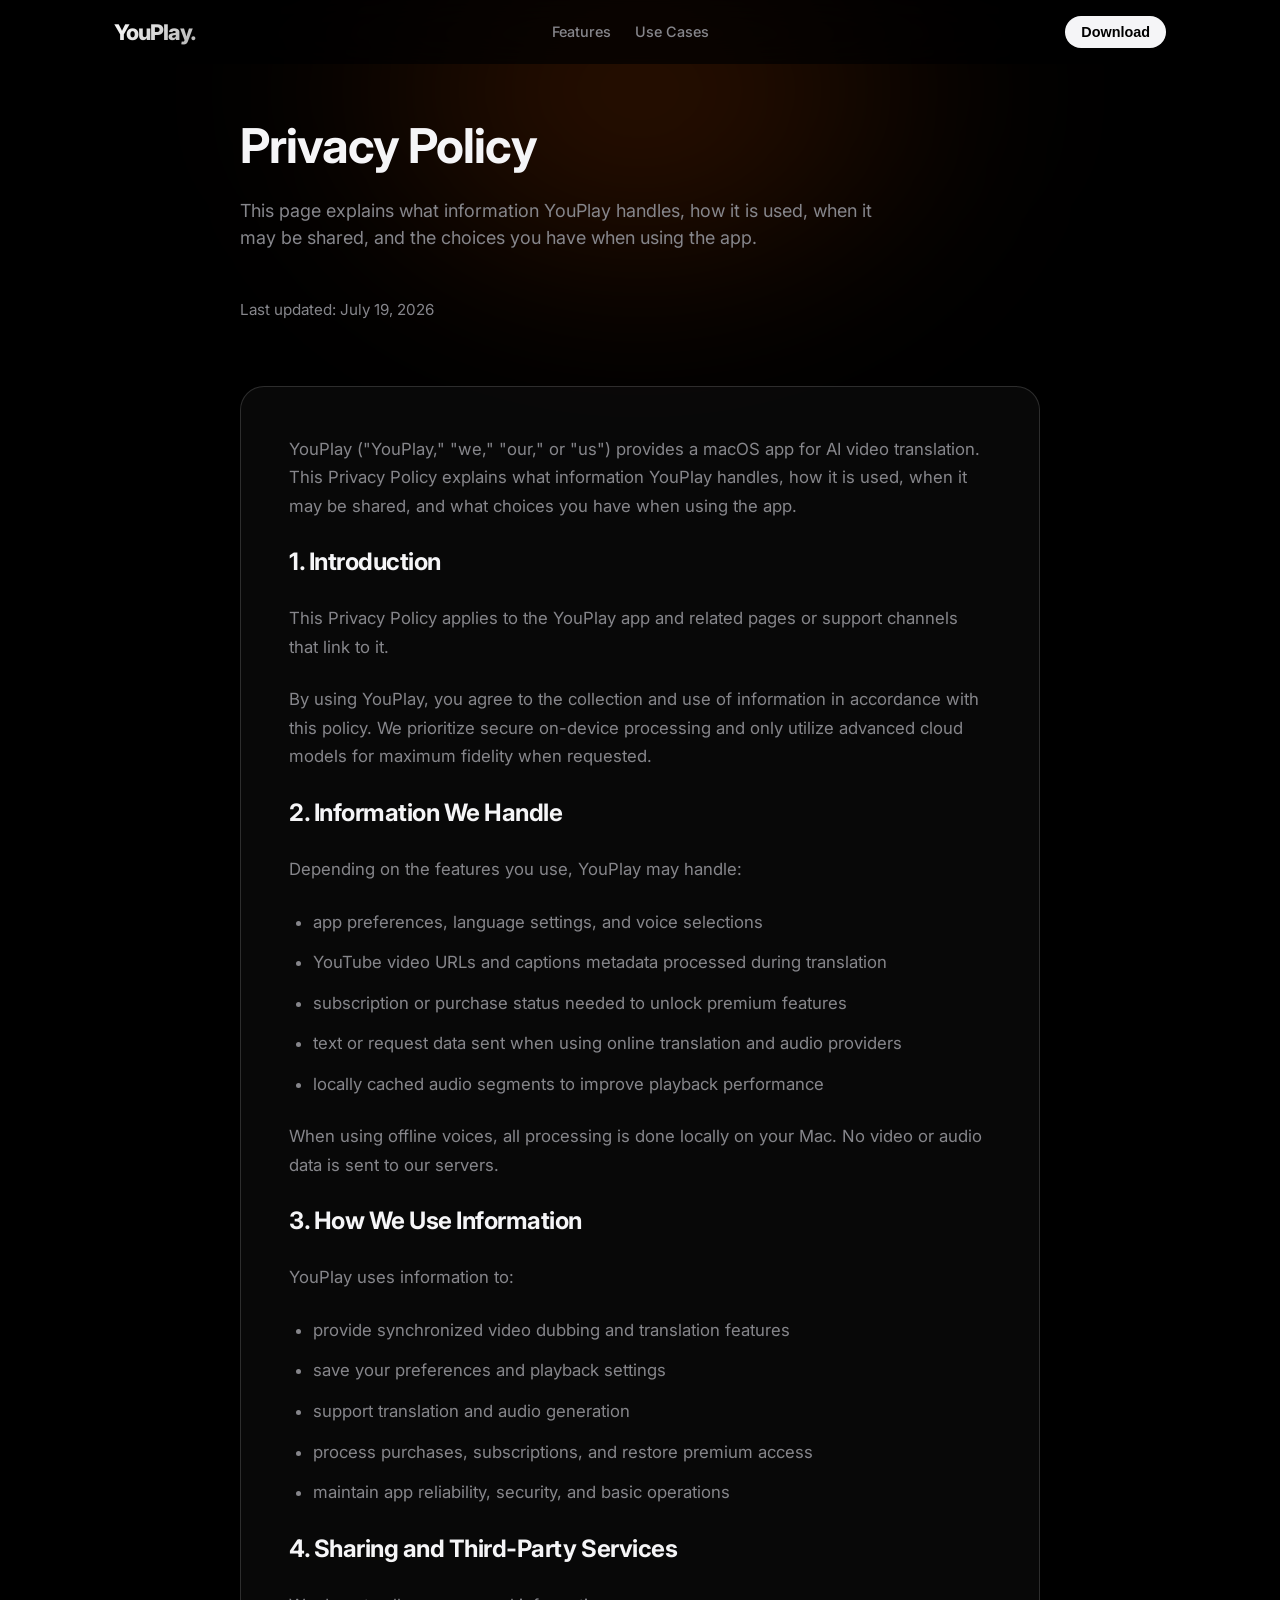
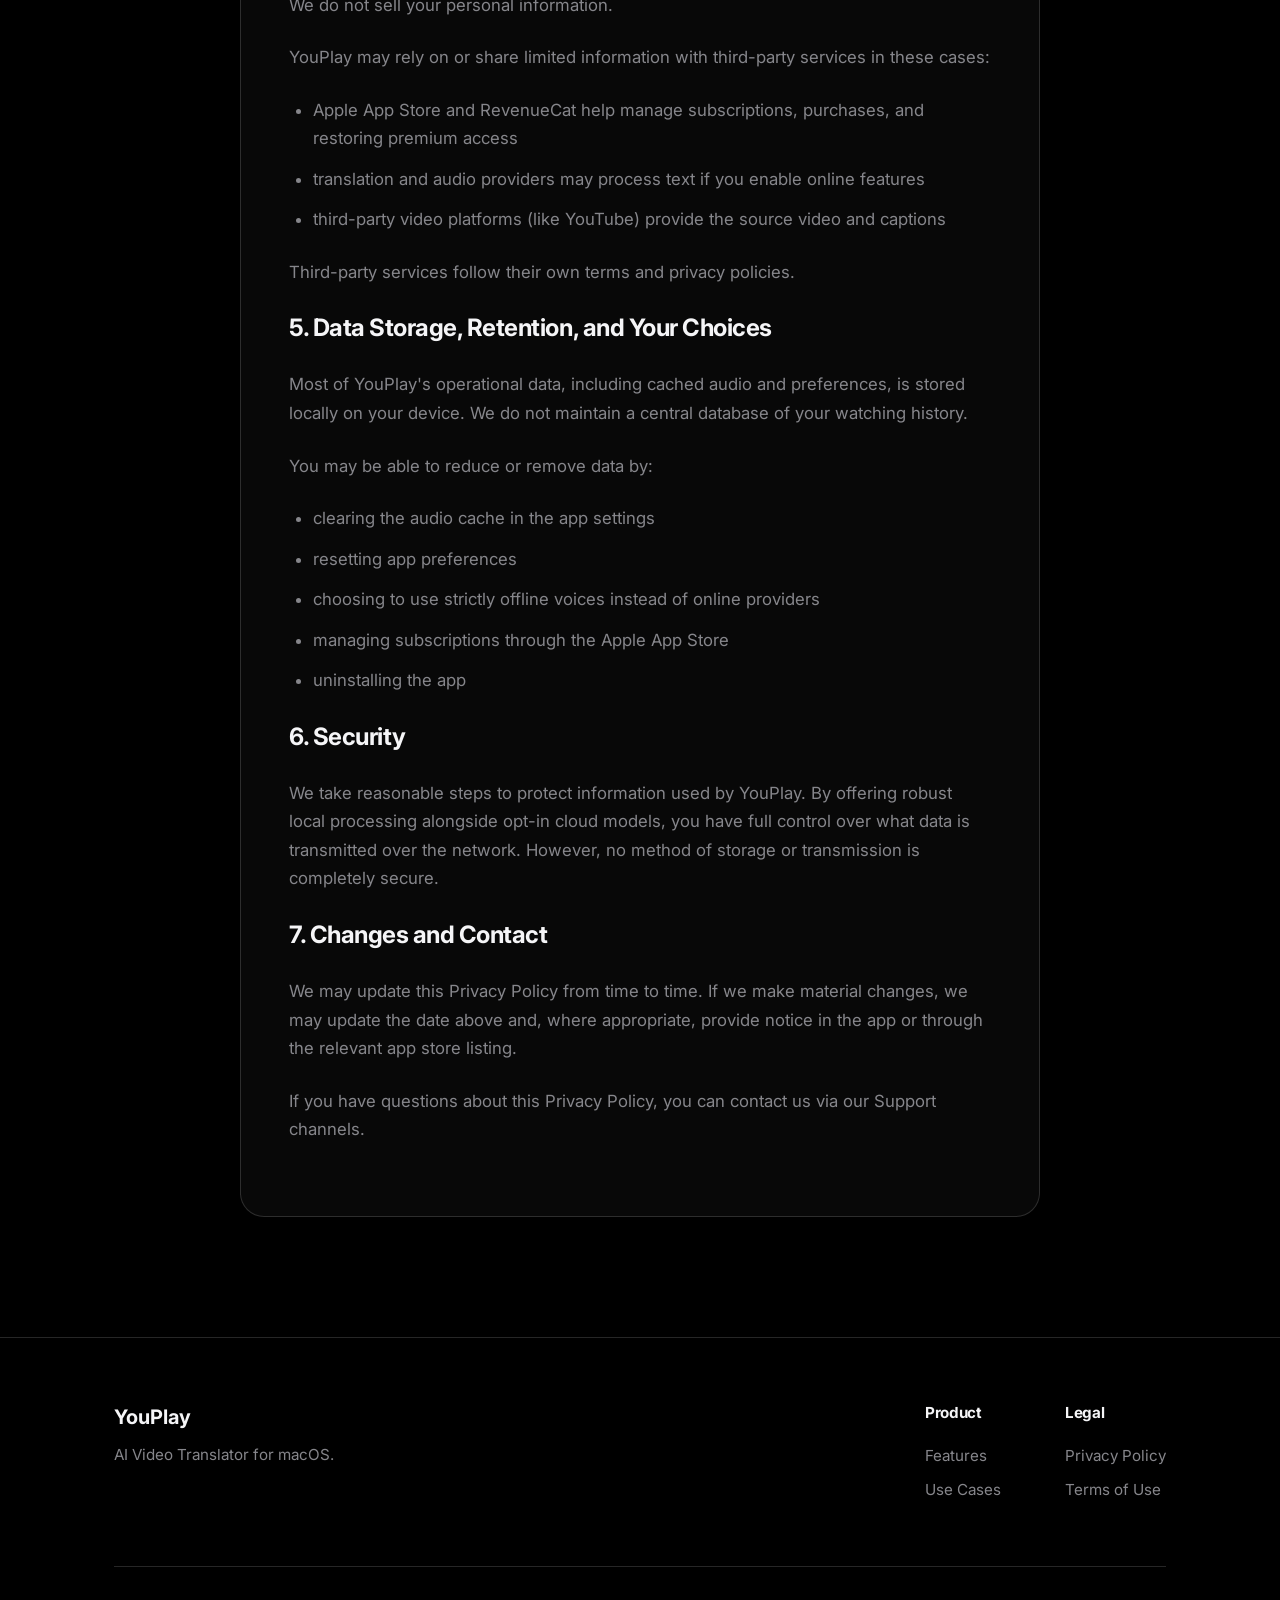
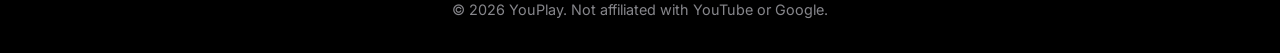
==== commit a98f4cbb: "update" ====
--- a/privacy/index.html
+++ b/privacy/index.html
@@ -115,7 +115,7 @@
                         This Privacy Policy applies to the YouPlay app and related pages or support channels that link to it.
                     </p>
                     <p>
-                        By using YouPlay, you agree to the collection and use of information in accordance with this policy. We prioritize on-device processing to keep your data private.
+                        By using YouPlay, you agree to the collection and use of information in accordance with this policy. We prioritize secure on-device processing and only utilize advanced cloud models for maximum fidelity when requested.
                     </p>
                 </section>
 
@@ -174,7 +174,7 @@
                 <section>
                     <h2>6. Security</h2>
                     <p>
-                        We take reasonable steps to protect information used by YouPlay. By focusing on local, on-device processing where possible, we minimize the amount of data transmitted over the network. However, no method of storage or transmission is completely secure.
+                        We take reasonable steps to protect information used by YouPlay. By offering robust local processing alongside opt-in cloud models, you have full control over what data is transmitted over the network. However, no method of storage or transmission is completely secure.
                     </p>
                 </section>
 
